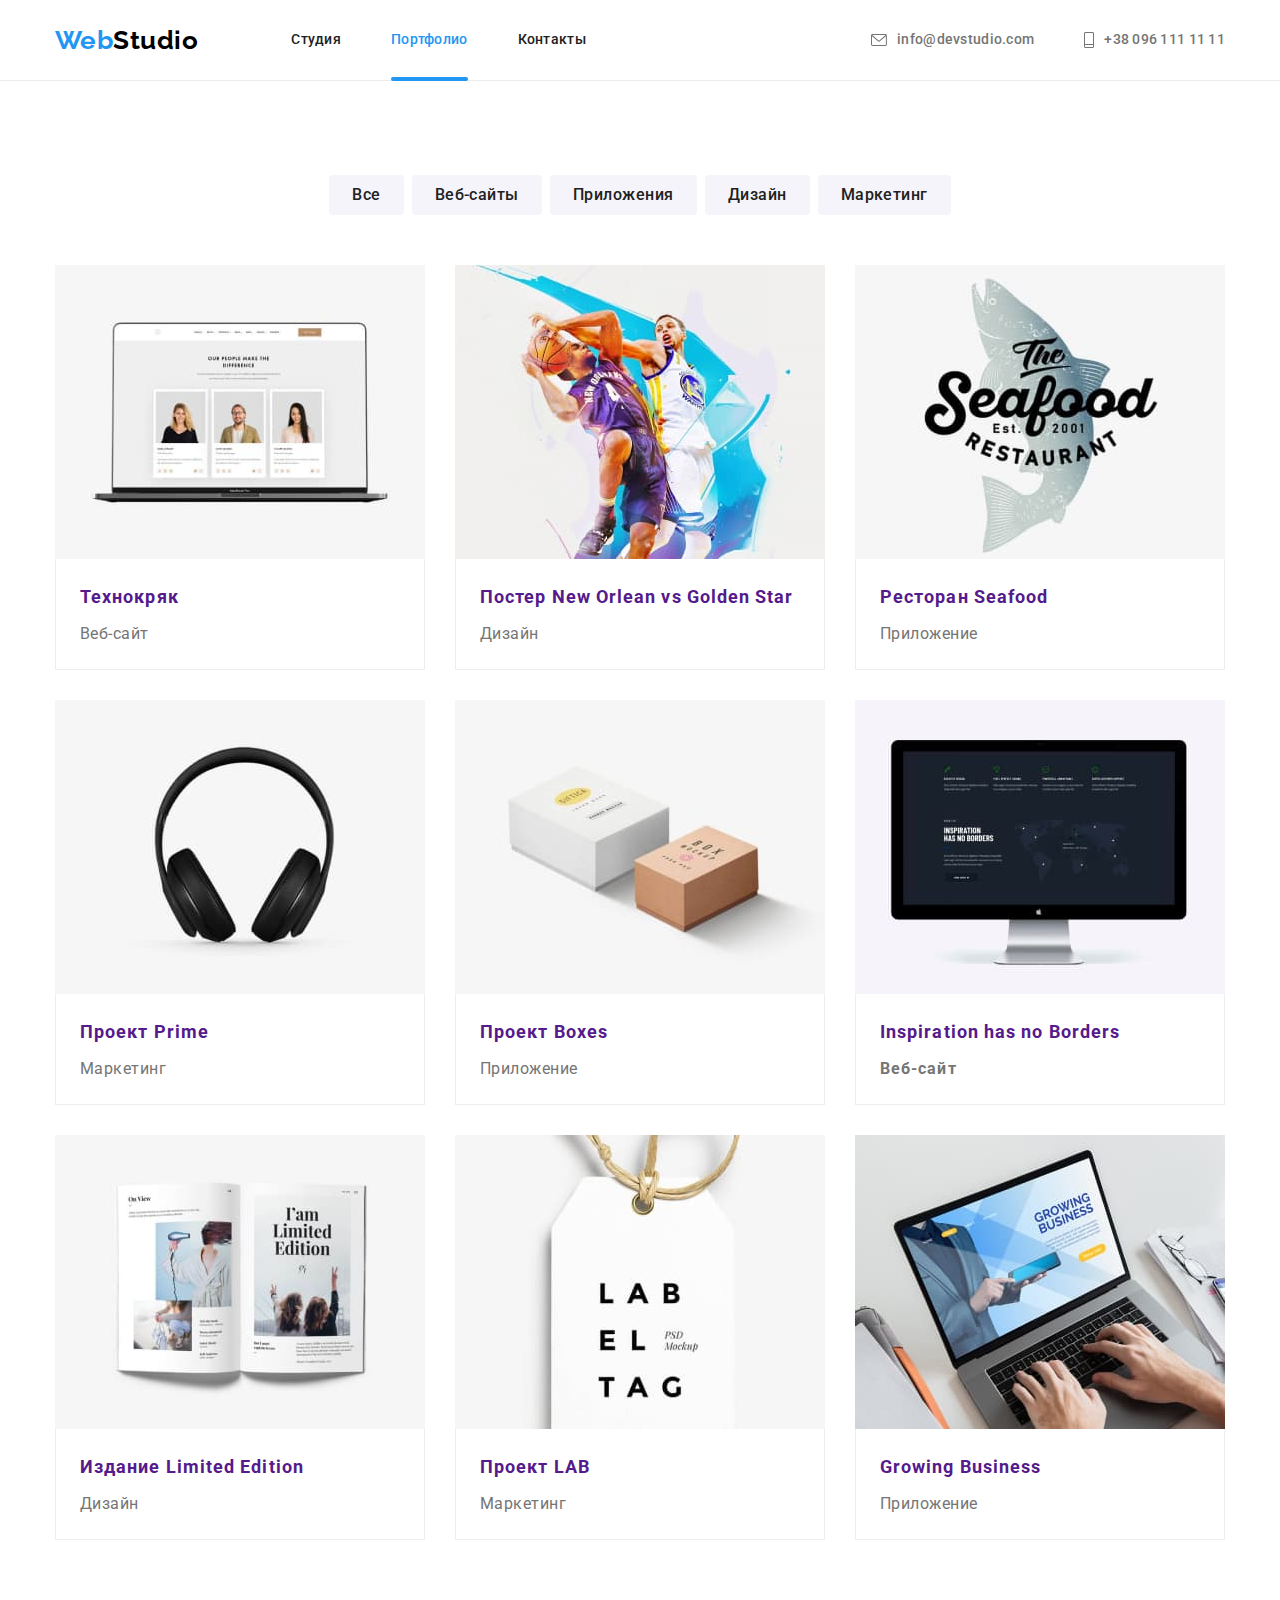
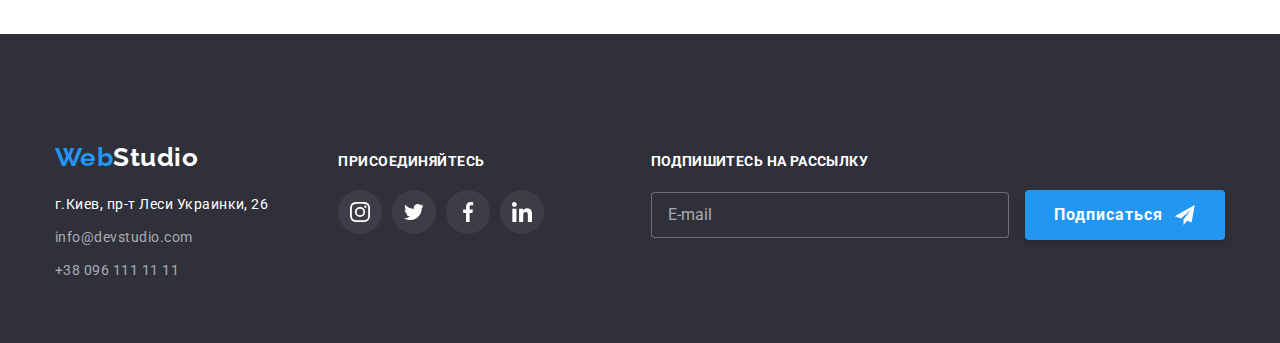
==== portfolio.html @ ee21cc8c "." ====
<!DOCTYPE html>
<html lang="ru">
  <head>
    <meta charset="UTF-8" />
    <meta http-equiv="X-UA-Compatible" content="IE=edge" />
    <meta name="viewport" content="width=device-width, initial-scale=1.0" />
    <title>Портфолио</title>
    <link rel="preconnect" href="https://fonts.googleapis.com" />
    <link rel="preconnect" href="https://fonts.gstatic.com" crossorigin />
    <link
      href="https://fonts.googleapis.com/css2?family=Raleway:wght@700&family=Roboto:wght@400;500;700;900&display=swap"
      rel="stylesheet"
    />
    <link rel="stylesheet" href="https://cdnjs.cloudflare.com/ajax/libs/modern-normalize/1.1.0/modern-normalize.min.css">
    <link rel="stylesheet" href="./css/main.min.css">
  </head>
  <body>
     <!-- Header -->
    <header class="header">
      <div class="container header__section">
        <nav class="header__nav">
          <a class="header__logo logo link" href="./index.html"
            >Web<span class="header__logo--black">Studio</span></a
          >
          <ul class="nav list">
            <li class="nav__item">
              <a class="nav__link link" href="./index.html"
                >Студия</a
              >
            </li>
            <li class="nav__item">
              <a class="nav__link link nav__link--current" href="./portfolio.html"
                >Портфолио</a
              >
            </li>
            <li class="nav__item">
              <a class="nav__link link" href="">Контакты</a>
            </li>
          </ul>
        </nav>
        <ul class="header-contact header-contack__list list">
          <li class="header-contact__item">
            <a class="header-contact__link link" href="mailto:info@devstudio.com"
              ><svg class="header-contact__icon" width="16" height="12">
                <use href="./images/icons.svg#icon-envelope"></use>
              </svg>
              info@devstudio.com</a
            >
          </li>
          <li class="header-contact__item">
            <a class="header-contact__link link" href="tel:+380961111111"
              ><svg class="header-contact__icon" width="10" height="16">
                <use href="./images/icons.svg#icon-mobile"></use>
              </svg>
              +38 096 111 11 11</a
            >
          </li>
        </ul>
        <button class="menu-open" data-menu-open>
        <svg class="menu-burger" width="24" height="16">
          <use href="./images/icons.svg#icon-burger"></use>
        </svg>
        </button>
      </div>
      <div class="mob-menu flex is-hidden" data-menu>
        <div>
          <button class="menu-close" data-menu-close>
            <svg class="menu-close" width="40" height="40">
              <use href="./images/icons.svg#icon-close"></use>
            </svg>
          </button>
          <ul class="mob-menu-list list">
            <li class="mob-menu-list__item">
              <a class="mob-menu-list__link link " href="./index.html">Студия</a>
            </li>
            <li class="mob-menu-list__item">
              <a class="mob-menu-list__link link mob-menu-list__link--current" href="./portfolio.html">Портфолио</a>
            </li>
            <li class="mob-menu-list__item">
              <a class="mob-menu-list__link link" href="">Контакты</a>
            </li>
          </ul>
        </div>
        <div class="mob-menu-list__down">
          <a class="mob-menu-list__tell link" href="tel:+380961111111">
            +38 096 111 11 11</a>
          <a class="mob-menu-list__mail link" href="mailto:info@devstudio.com">info@devstudio.com</a>
          <ul class="mob-menu-list__social list">
            <li class="mob-menu-list__social-item">Instagram</li>
            <li class="mob-menu-list__social-item">Twitter</li>
            <li class="mob-menu-list__social-item">Facebook</li>
            <li class="mob-menu-list__social-item">LinkedIn</li>
          </ul>
        </div>
      </div>
    </header>
      <!-- Main content -->
    <main>
      <section class="portfolio-section">
        <div class="container">
          <h1 hidden>Примеры работ</h1>
          <ul class="portfolio-btn-list list">
            <li class="portfolio-btn-item">
              <button class="portfolio-btn" type="button">Все</button>
            </li>
            <li class="portfolio-btn-item">
              <button class="portfolio-btn" type="button">Веб-сайты</button>
            </li>
            <li class="portfolio-btn-item">
              <button class="portfolio-btn" type="button">Приложения</button>
            </li>
            <li class="portfolio-btn-item">
              <button class="portfolio-btn" type="button">Дизайн</button>
            </li>
            <li class="portfolio-btn-item">
              <button class="portfolio-btn" type="button">Маркетинг</button>
            </li>
          </ul>
        </div>
        <div class="container">
          <ul class="portfolio-list list">
            <li class="portfolio-item">
              <a class="link portfolio__link" href="">
              <div class="portfolio-description">
                <picture>
                  <source srcset="./images/img1-370.jpg 1x, ./img/img1-370@2x.jpg 2x"
                    media="(min-width: 1200px)"
                  />
                  <source
                    srcset="./images/img/img1-354.jpg 1x, ./img/img1-354@2x.jpg 2x"
                    media="(min-width: 768px)"
                  />
                  <source
                    srcset="./images/img/img1-450.jpg 1x, ./img/img1-450@2x.jpg 2x"
                    media="(max-width: 767px)"
                  />
                  <img
                    class="cards-thumb__image"
                    src="./images/img/img1-354.jpg"
                    alt="Технокряк"
                  />
                </picture>
                <div class="portfolio-overlay">
                  <p class="portfolio-description-text">Технокряк это современная площадка распространения коронавируса. Компании используют эту платформу для цифрового шпионажа и атак на защищённые сервера конкурентов.</p>
                </div>
                </div>
              <div class="portfolio-border">
                <h2 class="portfolio-list-title">Технокряк</h2>
                <p class="portfolio-list-text">Веб-сайт</p>
              </div>
              </a>
            </li>
            <li class="portfolio-item">
              <a class="link portfolio__link" href="">
              <div class="portfolio-description">
                <img
                  srcset="
                    ./images/ball.jpg 1x,                   
                    ./images/ball-2x.jpg 2x
                  "
                  src="./images/ball.jpg"
                  alt="парни играют в баскетбол"
                  width="450"
                />
                <div class="portfolio-overlay">
                  <p class="portfolio-description-text">Технокряк это современная площадка распространения коронавируса. Компании используют эту платформу для цифрового шпионажа и атак на защищённые сервера конкурентов.</p>
                </div>
              </div>
                <div class="portfolio-border">
                <h2 class="portfolio-list-title">
                  Постер <span lang="en">New Orlean vs Golden Star</span> 
                </h2>
                <p class="portfolio-list-text">Дизайн</p>
              </div>
              </a>
            </li>

            <li class="portfolio-item">
              <a class="link portfolio__link" href="">
              <div class="portfolio-description">
                <img
                  srcset="
                    ./images/seafood.jpg 1x,                   
                    ./images/seafood-2x.jpg 2x
                  "
                  src="./images/seafood.jpg"
                  alt="ресторан морепродуктов"
                  width="450"
                />
                <div class="portfolio-overlay">

                  <p class="portfolio-description-text">Технокряк это современная площадка распространения коронавируса. Компании используют эту платформу для цифрового шпионажа и атак на защищённые сервера конкурентов.</p>
                </div>
              </div>
              <div class="portfolio-border">
                <h2 class="portfolio-list-title">Ресторан <span lang="en">Seafood</span></h2>
                <p class="portfolio-list-text">Приложение</p>
              </div>
              </a>
            </li>

            <li class="portfolio-item">
              <a class="link portfolio__link" href="">
              <div class="portfolio-description">
                <img
                  srcset="
                    ./images/headphone.jpg 1x,                   
                    ./images/headphone-2x.jpg 2x
                  "
                  src="./images/headphone.jpg"
                  alt="наушники"
                  width="450"
                />
                <div class="portfolio-overlay">
                  <p class="portfolio-description-text">Технокряк это современная площадка распространения коронавируса. Компании используют эту платформу для цифрового шпионажа и атак на защищённые сервера конкурентов.</p>
                </div>
              </div>
              <div class="portfolio-border">
                <h2 class="portfolio-list-title">Проект <span lang="en">Prime</span></h2>
                <p class="portfolio-list-text">Маркетинг</p>
              </div>
              </a>
            </li>

            <li class="portfolio-item">
              <a class="link portfolio__link" href="">
              <div class="portfolio-description">
                <img
                  srcset="
                    ./images/2-box.jpg 1x,                   
                    ./images/2-box-2x.jpg 2x
                  "
                  src="./images/2-box.jpg"
                  alt="две коробки"
                  width="450"
                />
                <div class="portfolio-overlay">
                  <p class="portfolio-description-text">Технокряк это современная площадка распространения коронавируса. Компании используют эту платформу для цифрового шпионажа и атак на защищённые сервера конкурентов.</p>
                </div>
              </div>
              <div class="portfolio-border">
                <h2 class="portfolio-list-title">Проект <span lang="en">Boxes</span></h2>
                <p class="portfolio-list-text">Приложение</p>
              </div>
              </a>
            </li>

            <li class="portfolio-item">
              <a class="link portfolio__link" href="">
              <div class="portfolio-description">
                <img
                  srcset="
                    ./images/screen.jpg 1x,                   
                    ./images/screen-2x.jpg 2x
                  "
                  src="./images/screen.jpg"
                  alt="экран"
                  width="450"
                />
                <div class="portfolio-overlay">
                  <p class="portfolio-description-text">Технокряк это современная площадка распространения коронавируса. Компании используют эту платформу для цифрового шпионажа и атак на защищённые сервера конкурентов.</p>
                </div>
              </div>
              <div class="portfolio-border">
                <h2 class="portfolio-list-title"><span lang="en">Inspiration has no Borders</span</h2>
                <p class="portfolio-list-text">Веб-сайт</p>
              </div>
              </a>
            </li>

            <li class="portfolio-item">
              <a class="link portfolio__link" href="">
              <div class="portfolio-description">
                <img
                  srcset="
                    ./images/book.jpg 1x,                   
                    ./images/book-2x.jpg 2x
                  "
                  src="./images/book.jpg"
                  alt="книга"
                  width="450"
                />
                <div class="portfolio-overlay">
                  <p class="portfolio-description-text">Технокряк это современная площадка распространения коронавируса. Компании используют эту платформу для цифрового шпионажа и атак на защищённые сервера конкурентов.</p>
                </div>
              </div>
              <div class="portfolio-border">
                <h2 class="portfolio-list-title">Издание <span lang="en">Limited Edition</span></h2>
                <p class="portfolio-list-text">Дизайн</p>
              </div>
              </a>
            </li>

            <li class="portfolio-item">
              <a class="link portfolio__link" href="">
              <div class="portfolio-description">
                <img
                  srcset="
                    ./images/label.jpg 1x,                   
                    ./images/label-2x.jpg 2x
                  "
                  src="./images/label.jpg"
                  alt="бирка для чемодана"
                  width="450"
                />
                <div class="portfolio-overlay">
                  <p class="portfolio-description-text">Технокряк это современная площадка распространения коронавируса. Компании используют эту платформу для цифрового шпионажа и атак на защищённые сервера конкурентов.</p>
                </div>
              </div>
              <div class="portfolio-border">
                <h2 class="portfolio-list-title">Проект <span lang="en">LAB</span></h2>
                <p class="portfolio-list-text">Маркетинг</p>
              </div>
              </a>
            </li>

            <li class="portfolio-item border">
              <a class="link portfolio__link" href="">
              <div class="portfolio-description">
                <img
                  srcset="
                    ./images/leptop.jpg 1x,                   
                    ./images/leptop-2x.jpg 2x
                  "
                  src="./images/leptop.jpg"
                  alt="ноутбук"
                  width="450"
                />
                <div class="portfolio-overlay">
                  <p class="portfolio-description-text">Технокряк это современная площадка распространения коронавируса. Компании используют эту платформу для цифрового шпионажа и атак на защищённые сервера конкурентов.</p>
                </div>
              </div>
              <div class="portfolio-border">
                <h2 class="portfolio-list-title"><span lang="en">Growing Business</span></h2>
                <p class="portfolio-list-text">Приложение</p>
              </div>
              </a>
            </li>
          </ul>
        </div>
      </section>
    </main>
      
      <footer class="footer">
        <div class="container">
          <div class="footer__flex">
            <div class="footer__contacts-flex">
              <a class="footer__logo logo link" href="./index.html"
                >Web<span class="footer__logo--white">Studio</span>
              </a>
              
              <address class="footer-contact">
                <ul class="footer-contact__list list">
                  <li class="footer-contact__item">
                    <a
                      class="footer-contact__link footer-contact__address link"
                      href="https://goo.gl/maps/CdvJLRiEL6Q8Smko8"
                      target="_blank"
                      rel="noreferrer noopener"
                      >г.Киев, пр-т Леси Украинки, 26</a
                    >
                  </li>
                  <li class="footer-contact__item">
                    <a
                      class="footer-contact__link link"
                      href="mailto:info@devstudio.com"
                      >info@devstudio.com</a
                    >
                  </li>
                  <li class="footer-contact__item">
                    <a class="footer-contact__link link" href="tel:+380961111111"
                      >+38 096 111 11 11</a
                    >
                  </li>
                </ul>
              </address>
            </div>
            <div class="social-section">
              <p class="social-section__text">Присоединяйтесь</p>
              <ul class="footer-list list">
                <li class="footer-list__item">
                  <a class="footer-list__link" href="">
                    <svg class="footer-list__icon" width="20" height="20">
                      <use href="./images/icons.svg#icon-instagram"></use>
                    </svg>
                  </a>
                </li>
  
                <li class="footer-list__item">
                  <a class="footer-list__link" href="">
                    <svg class="footer-list__icon" width="20" height="20">
                      <use href="./images/icons.svg#icon-twitter"></use>
                    </svg>
                  </a>
                </li>
  
                <li class="footer-list__item">
                  <a class="footer-list__link" href="">
                    <svg class="footer-list__icon" width="20" height="20">
                      <use href="./images/icons.svg#icon-facebook"></use>
                    </svg>
                  </a>
                </li>
  
                <li class="footer-list__item">
                  <a class="footer-list__link" href="">
                    <svg class="footer-list__icon" width="20" height="20">
                      <use href="./images/icons.svg#icon-linkedin"></use>
                    </svg>
                  </a>
                </li>
              </ul>
            </div>
            <div class="footer-submit">
              <p class="footer-submit__text">Подпишитесь на рассылку</p>
              <div class="footer-submit__form">
                <label class="footer-submit__label" for="submit-mail"></label>
                <input class="footer-submit__input" type="email" name="submit-mail" id="submit-mail" placeholder="E-mail">
                <button type="submit" class="footer-submit__btn">
                  Подписаться
                  <svg class="button-submit__icon">
                    <use href="./images/icons.svg#icon-icon-send"></use>
                  </svg>
                </button>
              </div>
            </div>
          </div>
        </div>
      </footer>
    <script src="./js/menu.js"></script>
  </body>
</html>
---- css/main.min.css ----
:root{--primary-text-color: #212121;--secondary-text-color: #757575;--white-text-color: #ffffff;--accent-color: #2196f3;--black-logo-color: #000000;--footer-text-color: rgba(255, 255, 255, 0.6);--white-background-color: #ffffff;--hero-background-color: #2f303a;--team-background-color: #f5f4fa}body{font-family:"Roboto";letter-spacing:.03em;background-color:var(--white-background-color);color:var(--primary-text-color)}.list{list-style:none}.link{text-decoration:none}h1,h2,h3,h4,h5,h6,p,ul{margin:0;padding:0}img{display:block;width:100%;height:auto}.container{width:100%;margin-left:auto;margin-right:auto}@media screen and (min-width: 480px){.container{padding-left:15px;padding-right:15px}}@media screen and (min-width: 480px){.container{width:480px}}@media screen and (min-width: 768px){.container{width:768px}}@media screen and (min-width: 1200px){.container{width:1200px}}.section-title{font-weight:700;font-size:36px;line-height:1.17;text-align:center;color:var(--primary-text-color)}.logo{font-family:"Raleway";font-weight:700;font-size:26px;line-height:1.19;align-items:center;text-align:center;color:var(--accent-color)}.visually-hidden{position:absolute;width:1px;height:1px;margin:-1px;padding:0;overflow:hidden;border:0;clip:rect(0 0 0 0)}.header{border-bottom:1px solid #ececec}@media screen and (max-width: 767px){.header{padding-top:16px;padding-bottom:16px}}.header__section{display:flex;align-items:center;justify-content:space-between;padding-left:15px;padding-right:15px}@media screen and (max-width: 767px){.header__section{max-width:767px}}.header__nav{display:flex;align-items:center}.header__logo{margin-right:93px;padding-bottom:24px;padding-top:24px}.header__logo--black{color:var(--black-logo-color)}.nav{display:flex}@media screen and (max-width: 767px){.nav{display:none}}.nav__item:not(:last-child){margin-right:50px}.nav__link{display:block;padding-top:32px;padding-bottom:32px;font-weight:500;font-size:14px;line-height:1.14;letter-spacing:.02em;color:var(--primary-text-color);position:relative;transition:color 250ms cubic-bezier(0.4, 0, 0.2, 1)}.nav__link:focus,.nav__link:hover{color:var(--accent-color)}.nav__link--current{color:var(--accent-color)}.nav__link--current::after{position:absolute;display:block;content:"";width:100%;height:4px;border-radius:2px;bottom:-1px;background-color:var(--accent-color)}.header-contact{display:flex}@media screen and (max-width: 767px){.header-contact{display:none}}@media screen and (min-width: 768px)and (max-width: 1199px){.header-contact{flex-direction:column;align-content:center}}.header-contack__list{margin-left:auto}.header-contact__item+.header-contact__item{margin-left:50px}@media screen and (min-width: 768px)and (max-width: 1199px){.header-contact__item+.header-contact__item{margin-left:0px}}@media screen and (min-width: 768px)and (max-width: 1199px){.header-contact__item{margin-left:0px}}.header-contact__link{display:inline-flex;padding:32px 0px 32px;align-items:center;font-weight:500;font-size:14px;line-height:1.14;letter-spacing:.02em;color:var(--secondary-text-color);transition:color 250ms cubic-bezier(0.4, 0, 0.2, 1)}.header-contact__link:hover,.header-contact__link:focus{color:var(--accent-color)}@media screen and (min-width: 768px)and (max-width: 1199px){.header-contact__link{padding:0}}@media screen and (min-width: 768px)and (max-width: 1199px){.header-contact__link.email{padding-top:24px}.header-contact__link.tel{padding-bottom:24px}}@media screen and (min-width: 768px)and (max-width: 1199px){.header-contact__item:not(:last-child){margin-bottom:10px}}.header-contact__icon{margin-right:10px;fill:currentColor}.mob-menu{width:100vw;height:100vh;position:fixed;background-color:#fff;top:0;right:0;padding:15px 10px 48px 40px;z-index:999;transition:all 250ms cubic-bezier(0.4, 0, 0.2, 1)}.flex{display:flex;flex-direction:column;justify-content:space-between}.menu-open{display:flex;align-items:center;justify-content:center;width:40px;height:40px;background-color:rgba(0,0,0,0);color:#212121;border:none;margin-left:auto;cursor:pointer}.menu-open:hover,.menu-open:focus{fill:var(--accent-color)}@media screen and (min-width: 768px){.menu-open{display:none}}.menu-close{display:flex;align-items:center;justify-content:center;background-color:rgba(0,0,0,0);color:#212121;border:none;margin-left:auto;cursor:pointer}.menu-close:hover,.menu-close:focus{fill:var(--accent-color)}.mob-menu-list__item:not(:last-child){margin-bottom:32px}.mob-menu-list__link{font-family:Roboto;font-weight:500;font-size:40px;line-height:1.18;letter-spacing:.02em;color:#212121;transition:250ms cubic-bezier(0.4, 0, 0.2, 1)}.mob-menu-list__link:focus,.mob-menu-list__link:hover{color:var(--accent-color)}.mob-menu-list__link--current{color:var(--accent-color)}.mob-menu-list__tell{display:block;margin-bottom:32px;font-family:Roboto;font-style:normal;font-weight:500;font-size:34px;line-height:1.18;letter-spacing:.02em;color:#2196f3}.mob-menu-list__mail{display:block;font-family:Roboto;font-style:normal;font-weight:500;font-size:24px;line-height:1.17;letter-spacing:.02em;color:#757575;margin-bottom:64px}.mob-menu-list__social{display:flex;flex-direction:row;column-gap:20px}.mob-menu-list__social-item{position:relative;font-weight:500;font-size:18px;line-height:1.22;letter-spacing:.02em;color:#2196f3}.mob-menu-list__social-item:not(:last-child){border-width:0 1px 0 0;border-style:solid;border-color:rgba(33,33,33,.2)}.mob-menu.is-hidden{opacity:0;visibility:hidden;pointer-events:none;transition:opacity 250ms cubic-bezier(0.4, 0, 0.2, 1),visibility 250ms cubic-bezier(0.4, 0, 0.2, 1)}.hero{text-align:center;margin-left:auto;margin-right:auto;background-color:var(--hero-background-color);background-image:linear-gradient(to right, rgba(47, 48, 58, 0.4), rgba(47, 48, 58, 0.4)),url("../img/hero-mobile.jpg");background-repeat:no-repeat;background-size:cover;background-position:center;height:400px;padding-top:117px;padding-bottom:117px}@media screen and (min-device-pixel-ratio: 2),screen and (min-resolution: 192dpi),screen and (min-resolution: 2dppx){.hero{background-image:linear-gradient(to right, rgba(47, 48, 58, 0.4), rgba(47, 48, 58, 0.4)),url(../images/hero-mobile2x.jpg)}}@media screen and (min-width: 768px){.hero{background-image:linear-gradient(to right, rgba(47, 48, 58, 0.4), rgba(47, 48, 58, 0.4)),url("../images/hero-tablet.jpg")}}@media screen and (min-width: 768px)and (min-device-pixel-ratio: 2),screen and (min-width: 768px)and (min-resolution: 192dpi),screen and (min-width: 768px)and (min-resolution: 2dppx){.hero{background-image:linear-gradient(to right, rgba(47, 48, 58, 0.4), rgba(47, 48, 58, 0.4)),url("../images/hero-tablet2x.jpg")}}@media screen and (min-width: 1200px){.hero{background-image:linear-gradient(to right, rgba(47, 48, 58, 0.4), rgba(47, 48, 58, 0.4)),url("../images/hero-desctop.jpg")}}@media screen and (min-width: 1200px)and (min-device-pixel-ratio: 2),screen and (min-width: 1200px)and (min-resolution: 192dpi),screen and (min-width: 1200px)and (min-resolution: 2dppx){.hero{background-image:linear-gradient(to right, rgba(47, 48, 58, 0.4), rgba(47, 48, 58, 0.4)),url("../images/hero-desctop2x.jpg")}}@media screen and (min-width: 1200px){.hero{max-width:1600px;height:600px;padding:200px 0}}.hero__title{padding:0;margin-bottom:30px;margin-left:auto;margin-right:auto;max-width:250px;font-weight:900;font-size:18px;line-height:1.62;letter-spacing:.06em;text-transform:uppercase;color:var(--white-text-color)}@media screen and (min-width: 480px){.hero__title{font-size:26px;max-width:360px}}@media screen and (min-width: 1200px){.hero__title{font-size:44px;max-width:360px;line-height:1.36;max-width:696px;margin-left:auto;margin-right:auto}}.hero__btn{display:inline-block;min-width:140px;border-radius:4px;border:1px solid rgba(0,0,0,0);padding:7px;background-color:var(--accent-color);color:var(--white-text-color);font-family:"Roboto";font-weight:700;font-size:12px;line-height:1.87;align-items:center;text-align:center;letter-spacing:.06em;cursor:pointer;transition:background-color 250ms cubic-bezier(0.4, 0, 0.2, 1),color 250ms cubic-bezier(0.4, 0, 0.2, 1)}.hero__btn:hover,.hero__btn:focus{background-color:#188ce8;box-shadow:rgba(0,0,0,.25)}@media screen and (min-width: 480px){.hero__btn{padding:10px 32px;font-size:16px;min-width:200px}}@media screen and (min-width: 180px){.hero__btn{padding:10px 32px;font-size:16px;min-width:200px}}.features{padding-top:60px;padding-bottom:60px}@media screen and (min-width: 1200px){.features{padding-top:94px;padding-bottom:94px}}@media screen and (max-width: 479px){.features{padding-left:15px;padding-right:15px}}@media screen and (min-width: 768px){.features-flex{display:flex;flex-wrap:wrap}}@media screen and (min-width: 1200px){.features-flex{display:flex;flex-wrap:wrap}}.features-list{justify-content:center;grid-gap:30px}@media screen and (min-width: 480px){.features-list__item{width:450px}}@media screen and (min-width: 768px){.features-list__item{width:354px}}@media screen and (min-width: 1200px){.features-list__item{width:270px}}.features-list__icon-fon{display:flex;height:120px;align-items:center;justify-content:center;flex-direction:column;margin-bottom:30px;background-color:var(--team-background-color)}@media screen and (min-width: 480px){.features-list__icon-fon{width:450px}}@media screen and (min-width: 768px){.features-list__icon-fon{width:354px}}@media screen and (min-width: 1200px){.features-list__icon-fon{width:270px}}.features-list__icon{align-items:center}.features-list__title{margin-bottom:10px;font-weight:700;font-size:14px;line-height:1.14;text-transform:uppercase;text-align:center}@media screen and (min-width: 768px){.features-list__title{text-align:left}}.features-list__text{font-size:14px;line-height:1.71;color:var(--secondary-text-color)}.work{padding-bottom:94px;display:none}@media screen and (min-width: 1200px){.work{display:block}}.work__title{margin-bottom:50px}.work-list{display:flex;justify-content:center;align-items:center;grid-gap:30px}.work-list__item{position:relative}.work-list__text{display:flex;position:absolute;min-height:70px;width:370px;color:#fff;background-color:rgba(47,48,58,.8);bottom:0;left:0;align-items:center;justify-content:center;font-family:"Roboto";font-weight:700;font-size:14px;line-height:1.14;letter-spacing:.03em;text-transform:uppercase}.team{padding-top:60px;padding-bottom:60px;background-color:var(--team-background-color)}@media screen and (min-width: 1200px){.team{padding-top:94px;padding-bottom:94px}}.team__title{margin-bottom:30px;font-weight:700;font-size:28px;line-height:1.17;text-align:center}@media screen and (min-width: 1200px){.team__title{margin-bottom:50px;font-size:36px}}.team-list{display:flex;flex-wrap:wrap;justify-content:center;align-items:center;grid-gap:30px}@media screen and (min-width: 768px)and (max-width: 1199px){.team-list{grid-template-columns:repeat(2, 1fr);grid-auto-rows:minmax(auto, auto);grid-gap:30px}}@media screen and (min-width: 1200px){.team-list{grid-template-columns:repeat(4, 1fr);grid-auto-rows:minmax(auto, auto);grid-gap:30px}}.team-list__item{box-shadow:0px 1px 3px rgba(0,0,0,.12),0px 1px 1px rgba(0,0,0,.14),0px 2px 1px rgba(0,0,0,.2);background-color:var(--white-background-color)}@media screen and (max-width: 479px){.team-list__item{width:270px}}@media screen and (min-width: 480px){.team-list__item{width:450px}}@media screen and (min-width: 768px){.team-list__item{width:354px}}@media screen and (min-width: 1200px){.team-list__item{width:270px}}.team-list__workers{padding:32px 0px}.team-list__worker{font-weight:500;font-size:16px;line-height:1.19;text-align:center}.team-list__profession{margin-top:10px;font-size:16px;line-height:1.19;text-align:center;color:var(--secondary-text-color)}.team-list__social-list{display:flex;justify-content:center;align-items:center;margin-top:16px;list-style:none;gap:10px}.team-list__social-item{width:44px;height:44px}.team-list__social-link{display:flex;align-items:center;justify-content:center;outline:rgba(0,0,0,0);width:44px;height:44px;fill:#afb1b8;border-radius:50%;box-shadow:none;transition:background-color 250ms cubic-bezier(0.4, 0, 0.2, 1),color 250ms cubic-bezier(0.4, 0, 0.2, 1);transition:box-shadow 250ms cubic-bezier(0.4, 0, 0.2, 1),color 250ms cubic-bezier(0.4, 0, 0.2, 1)}.team-list__social-link:hover,.team-list__social-link:focus{background-color:#2196f3;box-shadow:0px 3px 2px rgba(0,0,100,.1),0px 2px 4px rgba(0,0,100,.08),0px 4px 4px rgba(0,0,100,.12)}.team-list__social-icon{width:20px;height:20px;fill:#afb1b8;transition:fill 250ms cubic-bezier(0.4, 0, 0.2, 1)}.team-list__social-link:hover .team-list__social-icon,.team-list__social-link:focus .team-list__social-icon{fill:#fff}.team-list__social-item+.team-list__social-item{margin-left:10px}.client{padding-top:60px;padding-bottom:60px}@media screen and (min-width: 1200px){.client{padding-top:94px;padding-bottom:94px}}.client__title{margin-bottom:30px;font-weight:700;font-size:28px;line-height:1.17;text-align:center}@media screen and (min-width: 1200px){.client__title{margin-bottom:50px;font-size:36px}}.client__list{justify-content:center;align-items:center;grid-gap:30px}.customers{display:flex;flex-wrap:wrap}@media screen and (min-width: 1200px){.customers{flex-wrap:nowrap}}.customers__item{height:90px;transition:border-color 250ms cubic-bezier(0.4, 0, 0.2, 1),color 250ms cubic-bezier(0.4, 0, 0.2, 1)}.customers__item:focus,.customers__item:hover{color:var(--accent-color);border-color:var(--accent-color)}@media screen and (max-width: 767px){.customers__item{flex-basis:calc((100% - 30px)/2)}}@media screen and (min-width: 768px){.customers__item{flex-basis:calc((100% - 60px)/3)}}@media screen and (min-width: 1200px){.customers__item{flex-basis:calc((100% - 150px)/6)}}.customers__link{display:flex;justify-content:center;align-items:center;border:1px solid #afb1b8;color:#afb1b8;background-color:#fff;width:100%;height:100%;transition:border-color 250ms cubic-bezier(0.4, 0, 0.2, 1),color 250ms cubic-bezier(0.4, 0, 0.2, 1)}.customers__link:focus,.customers__link:hover{color:var(--accent-color);border-color:var(--accent-color)}@media screen and (min-width: 1200px){.customers__link{width:170px}}.customers__icon{fill:currentColor}.footer{text-align:center;padding:60px 0px;background-color:var(--hero-background-color)}.footer__flex{display:block;align-items:baseline;margin:0;padding:0px;list-style:none}@media(min-width: 768px){.footer__flex{display:flex;justify-content:center;flex-wrap:wrap;gap:30px 165px}}@media(min-width: 1200px){.footer__flex{display:flex;justify-content:center;text-align:left;gap:70px}}.footer__logo--white{color:var(--white-text-color)}.footer-contact{margin-top:20px}.footer-contact__item{margin-top:9px}.footer-contact__link{font-style:normal;font-size:14px;line-height:1.71;color:var(--footer-text-color);transition:color 250ms cubic-bezier(0.4, 0, 0.2, 1)}.footer-contact__link:hover,.footer-contact__link:focus{color:var(--accent-color)}.footer-contact__address{color:#fff}.social-section{display:block;margin-top:60px;text-align:center}@media(min-width: 768px){.social-section{margin-top:0px}}@media(min-width: 1200px){.social-section{margin-right:auto}}.social-section__text{margin-bottom:20px;font-weight:700;font-size:14px;line-height:1.14;text-transform:uppercase;color:var(--white-text-color)}@media(min-width: 768px){.social-section__text{align-items:baseline}}@media(min-width: 1200px){.social-section__text{text-align:left}}.footer-list{display:flex;justify-content:space-between;justify-content:center;padding:0;margin-top:0;list-style:none}.footer-list__item{width:44px;height:44px;margin-right:10px}.footer-list__item:last-child{margin-right:0}.footer-list__link{display:flex;width:44px;height:44px;border-radius:50%;color:#fff;background-color:rgba(255,255,255,.062745098);transition:background-color 250ms cubic-bezier(0.4, 0, 0.2, 1),color 250ms cubic-bezier(0.4, 0, 0.2, 1)}.footer-list__link:hover,.footer-list__link:focus{color:#fff;background-color:var(--accent-color)}.footer-list__icon{margin:12px 0px 0px 12px;fill:currentColor}@media screen and (max-width: 767px){.footer-submit{margin-top:60px;width:100%}}@media screen and (max-width: 1199px){.footer-submit{margin-top:60px;padding:0}}@media screen and (min-width: 768px){.footer-submit{margin-top:60px}}.footer-submit__text{margin-bottom:20px;font-weight:700;font-size:14px;line-height:1.14;letter-spacing:.03em;text-transform:uppercase;color:var(--white-text-color)}.footer-submit__input{margin-bottom:20px;width:100%;margin:0;padding:13px 16px;border-radius:4px;border:1px solid rgba(255,255,255,.3);background-color:var(--hero-background-color);color:var(--white-text-color)}.footer-submit__input::placeholder{font-size:16px;line-height:1.25;color:rgba(255,255,255,.6)}@media(min-width: 1200px){.footer-submit__input{width:358px;margin-right:12px}}.footer-submit__btn{display:inline-flex;align-items:center;justify-content:center;width:200px;height:50px;border:none;margin-top:20px;padding:8px 29px;border-radius:4px;background-color:var(--accent-color);box-shadow:0px 4px 4px rgba(0,0,0,.15);color:var(--white-text-color);font-family:"Roboto";font-style:normal;font-weight:700;font-size:16px;line-height:1.87;letter-spacing:.06em;cursor:pointer;min-height:43px}@media(min-width: 1200px){.footer-submit__btn{margin-top:0px}}.button-submit__icon{margin-left:10px;width:24px;height:20px;fill:#fff}.portfolio-section{padding-top:60px;padding-bottom:60px}@media screen and (min-width: 1200px){.portfolio-section{padding-top:94px;padding-bottom:94px}}@media screen and (max-width: 479px){.portfolio-section{padding-left:15px;padding-right:15px}}.portfolio-btn-list{display:flex;flex-wrap:wrap;justify-content:flex-start;margin-bottom:40px;grid-gap:8px;grid-row-gap:15px}@media(min-width: 768px){.portfolio-btn-list{justify-content:center;margin-bottom:30px}}@media(min-width: 1200px){.portfolio-btn-list{margin-bottom:50px}}.portfolio-item:hover .portfolio-overlay{transform:translateY(0)}.portfolio-description{position:relative;overflow:hidden}.portfolio-overlay{position:absolute;display:inline-block;content:"";width:100%;height:100%;top:0;overflow-y:scroll;left:0;background-color:rgba(33,150,243,.9);transform:translateY(101%);transition:transform 250ms cubic-bezier(0.4, 0, 0.2, 1)}.portfolio-description-text{position:absolute;top:0;left:0;padding:63px 24px;font-size:18px;line-height:1.56;color:var(--white-text-color)}.portfolio-btn{display:inline-block;min-width:73px;border-radius:4px;border:1px solid rgba(0,0,0,0);padding:6px 22px;font-family:"Roboto";font-weight:500;font-size:16px;line-height:1.63;letter-spacing:.03em;text-align:center;background-color:var(--team-background-color);color:var(--primary-text-color);cursor:pointer;transition:background-color 250ms cubic-bezier(0.4, 0, 0.2, 1),color 250ms cubic-bezier(0.4, 0, 0.2, 1),box-shadow 250ms cubic-bezier(0.4, 0, 0.2, 1)}.portfolio-btn:hover,.portfolio-btn:focus{background-color:var(--accent-color);color:var(--white-text-color);box-shadow:0px 3px 1px rgba(0,0,0,.1),0px 1px 2px rgba(0,0,0,.08),0px 2px 2px rgba(0,0,0,.12)}.portfolio-list{display:grid;grid-template-columns:auto;gap:30px 30px;align-items:stretch}@media screen and (min-width: 480px){.portfolio-list{grid-template-columns:auto}}@media screen and (min-width: 768px){.portfolio-list{grid-template-columns:auto auto}}@media screen and (min-width: 1200px){.portfolio-list{grid-template-columns:auto auto auto}}.portfolio-item{transition:box-shadow 250ms cubic-bezier(0.4, 0, 0.2, 1)}.portfolio-item:hover,.portfolio-item:focus{box-shadow:0px 3px 1px rgba(0,0,0,.1),0px 1px 2px rgba(0,0,0,.08),0px 2px 2px rgba(0,0,0,.12)}.portfolio__link{display:flex;flex-direction:column;box-shadow:none;transition:box-shadow 500ms cubic-bezier(0.4, 0, 0.2, 1);outline:rgba(0,0,0,0)}.portfolio__link:hover,.portfolio__link:focus{box-shadow:0px 1px 1px rgba(0,0,0,.12),0px 4px 4px rgba(0,0,0,.06),1px 4px 6px rgba(0,0,0,.16);transform:translateY(0)}.portfolio-border{border:1px solid #eee;border-top:rgba(0,0,0,0);padding:20px 24px}.portfolio-list-title{font-weight:700;font-size:18px;line-height:2;letter-spacing:.06em}.portfolio-list-text{margin-top:4px;font-size:16px;line-height:1.87;color:var(--secondary-text-color)}.backdrop{position:fixed;display:flex;align-items:center;justify-content:center;width:100vw;height:100vh;background-color:rgba(0,0,0,.2);top:0;transition:opacity 250ms cubic-bezier(0.4, 0, 0.2, 1),visibility 250ms cubic-bezier(0.4, 0, 0.2, 1)}.backdrop.is-hidden{opacity:0;visibility:hidden;pointer-events:none}.backdrop.is-hidden .modal{transform:scale(2)}.modal{width:320px;min-height:581px;background-color:#fff;position:relative;transform:scale(1);transition:transform 250ms cubic-bezier(0.4, 0, 0.2, 1)}@media screen and (min-width: 480px){.modal{width:450px;min-height:609px}}@media screen and (min-width: 1200px){.modal{width:528px;min-height:581px}}.modal-icon{fill:var(--black-logo-color);transition:fill 250ms cubic-bezier(0.4, 0, 0.2, 1)}.close-btn{position:absolute;display:flex;align-items:center;justify-content:center;right:8px;top:8px;background-color:rgba(0,0,0,0);border-radius:50%;width:30px;height:30px;border:1px solid rgba(0,0,0,.1);cursor:pointer}.close-btn:hover .modal-icon{fill:var(--accent-color)}.close-btn:hover,.close-btn:focus{border-color:#188ce8;transition:border-color 250ms cubic-bezier(0.4, 0, 0.2, 1)}.form{margin-left:auto;margin-right:auto;padding:40px}@media screen and (min-width: 480px){.form{width:450px}}@media screen and (min-width: 1200px){.form{width:528px}}.form-title{display:block;font-weight:700;font-size:20px;line-height:1.15;text-align:center}.top-title{margin-top:12px}.form-field{position:relative;display:flex;flex-direction:column;margin-bottom:10px}.form-label,.comment-label{font-size:12px;line-height:1.16;letter-spacing:.01em;color:var(--secondary-text-color);margin-bottom:4px}.form-input{width:100%;margin:0;padding:11px 42px;border:1px solid rgba(33,33,33,.2);border-radius:4px;outline:none;transition:border-color 250ms cubic-bezier(0.4, 0, 0.2, 1)}.form-input:focus{border-color:var(--accent-color)}.form-input:focus~.input-icon{fill:var(--accent-color)}.input-icon{position:absolute;top:50%;left:15px;transform:translateY(25%);display:inline-block;width:12px;height:12px;transition:fill 250ms cubic-bezier(0.4, 0, 0.2, 1)}textarea{resize:none;border:1px solid rgba(33,33,33,.2);border-radius:4px;padding:12px 16px;font-size:12px;line-height:1.17;letter-spacing:.01em;height:120px;outline:none;transition:border-color 250ms cubic-bezier(0.4, 0, 0.2, 1)}textarea:focus{border-color:var(--accent-color)}.comment::placeholder{font-size:12px;line-height:1.17;letter-spacing:.01em;color:#757575}.form-field-chek{padding-left:0px;margin-top:25px;margin-bottom:30px}@media screen and (min-width: 1200px){.form-field-chek{padding-left:14px}}.icon-chek{display:inline-block;width:16px;height:15px;border:2px solid #212121;border-radius:2px;margin-right:7px;transition:border-color 250ms cubic-bezier(0.4, 0, 0.2, 1)}.icon-chek:hover,.icon-chek:focus{border-color:#188ce8}.form-checkbox:focus+.icon-check,.form-checkbox:hover+.icon-check{border-color:var(--accent-color)}.form-checkbox{position:absolute;width:1px;height:1px;margin:-1px;padding:0;overflow:hidden;border:0;clip:rect(0 0 0 0)}.form-checkbox:checked+.icon-chek{background-image:url(../images/icon-check.svg);background-position:center;background-repeat:no-repeat;background-color:var(--accent-color);background-origin:border-box;border-color:var(--accent-color)}.policy-label{position:relative;display:flex;align-items:center;font-size:11px;line-height:1.14;color:var(--secondary-text-color)}@media screen and (max-width: 479px){.policy-label{font-size:10px;line-height:1.11}}@media screen and (min-width: 1200px){.policy-label{font-size:14px;line-height:1.71}}.policy-link{margin-left:3px;color:#2196f3}@media screen and (max-width: 479px){.policy-link{position:absolute;top:18px;left:21px}}.form-btn{display:flex;align-items:center;justify-content:center;margin:0 auto;padding:10px 56px;border:none;border-radius:4px;text-align:center;text-decoration:none;font-family:"Roboto";font-style:normal;font-weight:700;font-size:16px;line-height:1.87;letter-spacing:.06em;cursor:pointer;background-color:var(--accent-color);box-shadow:0px 4px 4px rgba(0,0,0,.15);color:var(--white-text-color);transition:background-color 250ms cubic-bezier(0.4, 0, 0.2, 1)}.form-btn:focus,.form-btn:hover{background-color:#188ce8}/*# sourceMappingURL=main.min.css.map */
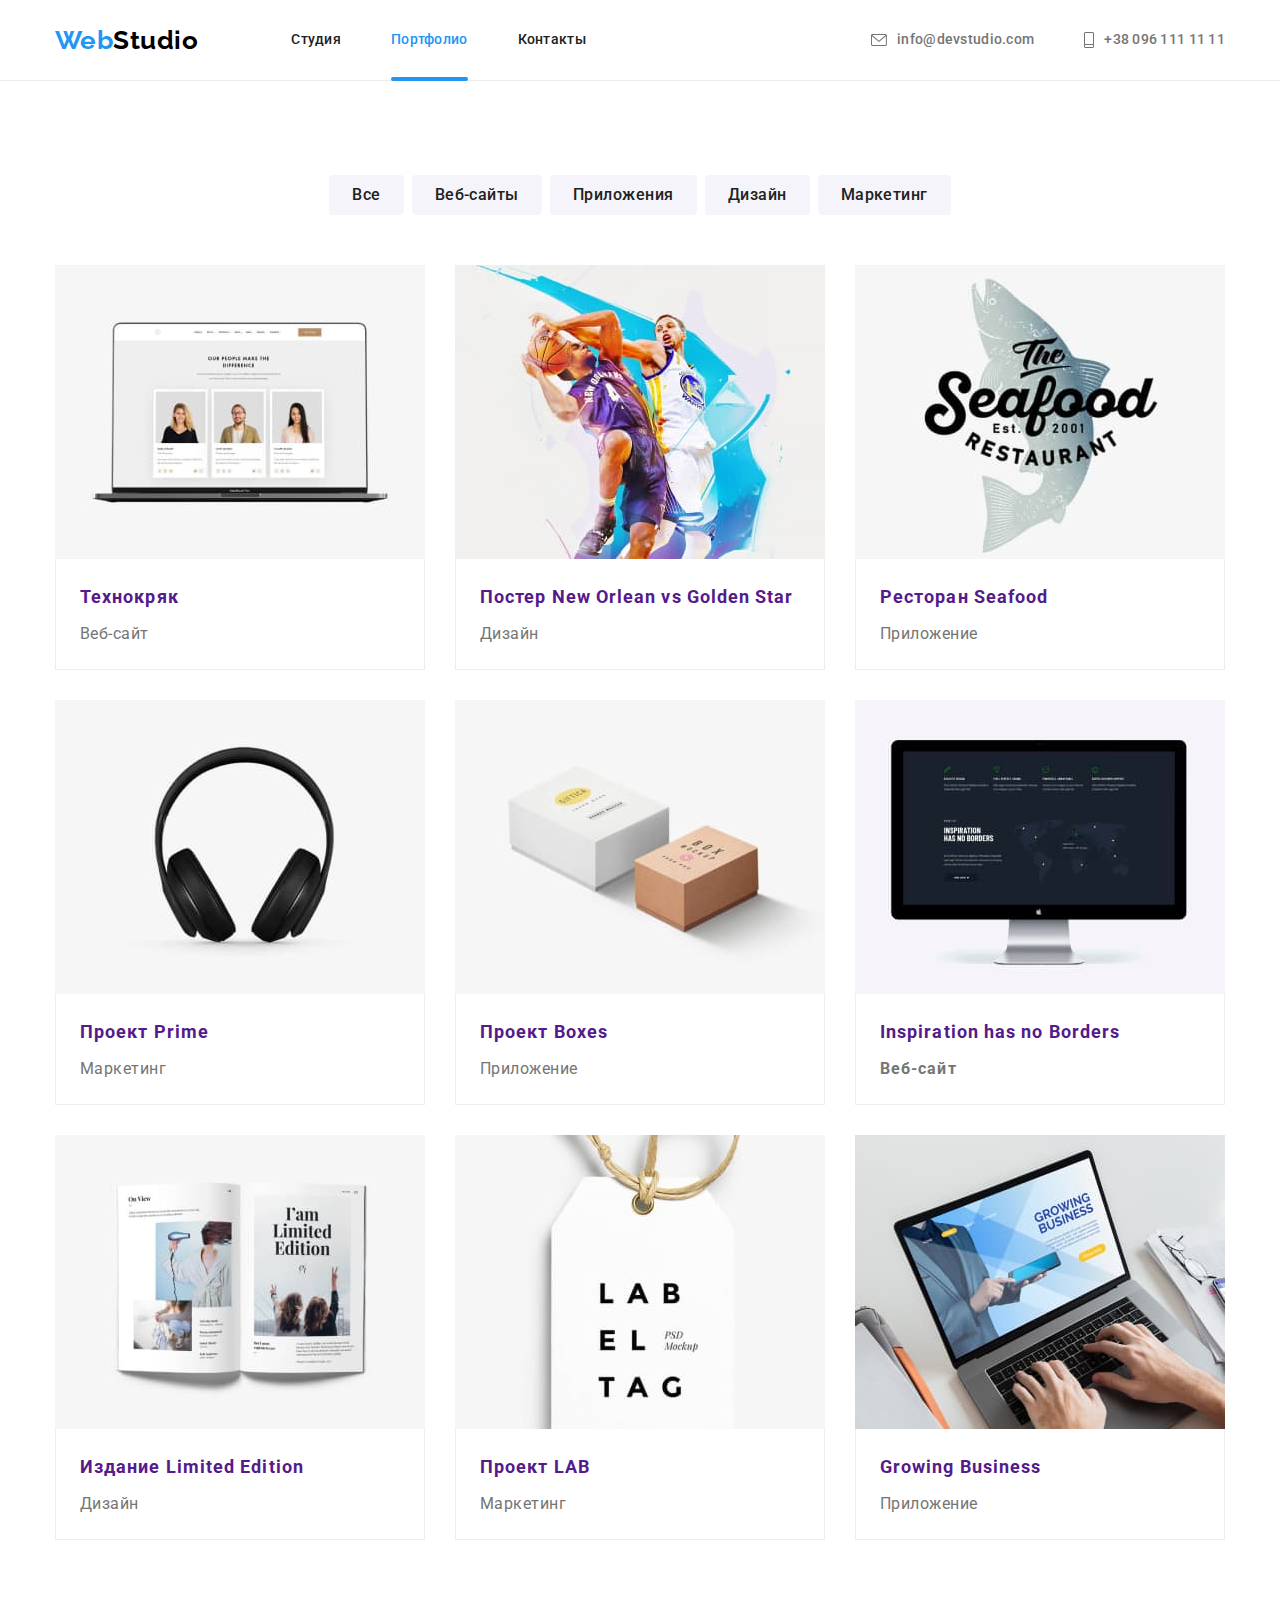
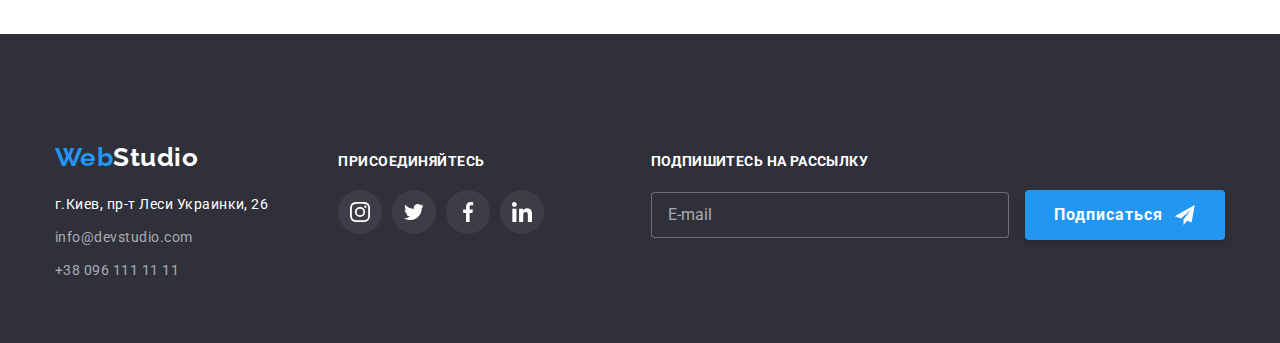
==== commit 116f2a27: "." ====
--- a/portfolio.html
+++ b/portfolio.html
@@ -123,19 +123,19 @@
               <a class="link portfolio__link" href="">
               <div class="portfolio-description">
                 <picture>
-                  <source srcset="./images/img1-370.jpg 1x, ./img/img1-370@2x.jpg 2x"
-                    media="(min-width: 1200px)"
-                  />
-                  <source
-                    srcset="./images/img/img1-354.jpg 1x, ./img/img1-354@2x.jpg 2x"
-                    media="(min-width: 768px)"
-                  />
-                  <source
-                    srcset="./images/img/img1-450.jpg 1x, ./img/img1-450@2x.jpg 2x"
-                    media="(max-width: 767px)"
-                  />
-                  <img
-                    class="cards-thumb__image"
+                  <source srcset="./images/img1-370.jpg 1x, ./images/img/img1-370@2x.jpg 2x"
+                    media="(min-width: 1200px)"
+                  />
+                  <source
+                    srcset="./images/img/img1-354.jpg 1x, ./images/img/img1-354@2x.jpg 2x"
+                    media="(min-width: 768px)"
+                  />
+                  <source
+                    srcset="./images/img/img1-450.jpg 1x, ./images/img/img1-450@2x.jpg 2x"
+                    media="(max-width: 767px)"
+                  />
+                  <img
+                    class="portfolio__image"
                     src="./images/img/img1-354.jpg"
                     alt="Технокряк"
                   />
@@ -153,15 +153,27 @@
             <li class="portfolio-item">
               <a class="link portfolio__link" href="">
               <div class="portfolio-description">
-                <img
-                  srcset="
-                    ./images/ball.jpg 1x,                   
-                    ./images/ball-2x.jpg 2x
-                  "
-                  src="./images/ball.jpg"
-                  alt="парни играют в баскетбол"
-                  width="450"
-                />
+                <picture>
+                  <source
+                    srcset="./images/img/img2-370.jpg 1x, ./images/img/img2-370@2x.jpg 2x"
+                    media="(min-width: 1200px)"
+                  />
+
+                  <source
+                    srcset="./images/img/img2-354.jpg 1x, ./images/img/img2-354@2x.jpg 2x"
+                    media="(min-width: 768px)"
+                  />
+                  <source
+                    srcset="./images/img/img2-450.jpg 1x, ./images/img/img2-450@2x.jpg 2x"
+                    media="(max-width: 767px)"
+                  />
+
+                  <img
+                    class="portfloio__image"
+                    src="./images/img/img2-354.jpg"
+                    alt="Постер New Orlean vs Golden Star"
+                  />
+                </picture>
                 <div class="portfolio-overlay">
                   <p class="portfolio-description-text">Технокряк это современная площадка распространения коронавируса. Компании используют эту платформу для цифрового шпионажа и атак на защищённые сервера конкурентов.</p>
                 </div>
@@ -178,15 +190,27 @@
             <li class="portfolio-item">
               <a class="link portfolio__link" href="">
               <div class="portfolio-description">
-                <img
-                  srcset="
-                    ./images/seafood.jpg 1x,                   
-                    ./images/seafood-2x.jpg 2x
-                  "
-                  src="./images/seafood.jpg"
-                  alt="ресторан морепродуктов"
-                  width="450"
-                />
+                <picture>
+                  <source
+                    srcset="./images/img/img3-370.jpg 1x, ./images/img/img3-370@2x.jpg 2x"
+                    media="(min-width: 1200px)"
+                  />
+                  <source
+                    srcset="./images/img/img3-354.jpg 1x, ./images/img/img3-354@2x.jpg 2x"
+                    media="(min-width: 768px)"
+                  />
+
+                  <source
+                    srcset="./images/img/img3-450.jpg 1x, ./images/img/img3-450@2x.jpg 2x"
+                    media="(max-width: 767px)"
+                  />
+
+                  <img
+                    class="portfolio__image"
+                    src="./images/img/img3-354.jpg"
+                    alt="Ресторан Seafood"
+                  />
+                </picture>
                 <div class="portfolio-overlay">
 
                   <p class="portfolio-description-text">Технокряк это современная площадка распространения коронавируса. Компании используют эту платформу для цифрового шпионажа и атак на защищённые сервера конкурентов.</p>
@@ -202,15 +226,25 @@
             <li class="portfolio-item">
               <a class="link portfolio__link" href="">
               <div class="portfolio-description">
-                <img
-                  srcset="
-                    ./images/headphone.jpg 1x,                   
-                    ./images/headphone-2x.jpg 2x
-                  "
-                  src="./images/headphone.jpg"
-                  alt="наушники"
-                  width="450"
-                />
+                <picture>
+                  <source
+                    srcset="./images/img/img4-370.jpg 1x, ./images/img/img4-370@2x.jpg 2x"
+                    media="(min-width: 1200px)"
+                  />
+                  <source
+                    srcset="./images/img/img4-354.jpg 1x, ./images/img/img4-354@2x.jpg 2x"
+                    media="(min-width: 768px)"
+                  />
+                  <source
+                    srcset="./images/img/img4-450.jpg 1x, ./images/img/img4-450@2x.jpg 2x"
+                    media="(max-width: 767px)"
+                  />
+                  <img
+                    class="portfolio__image"
+                    src="./images/img/img4-354.jpg"
+                    alt="Проект Prime"
+                  />
+                </picture>
                 <div class="portfolio-overlay">
                   <p class="portfolio-description-text">Технокряк это современная площадка распространения коронавируса. Компании используют эту платформу для цифрового шпионажа и атак на защищённые сервера конкурентов.</p>
                 </div>
@@ -225,15 +259,25 @@
             <li class="portfolio-item">
               <a class="link portfolio__link" href="">
               <div class="portfolio-description">
-                <img
-                  srcset="
-                    ./images/2-box.jpg 1x,                   
-                    ./images/2-box-2x.jpg 2x
-                  "
-                  src="./images/2-box.jpg"
-                  alt="две коробки"
-                  width="450"
-                />
+                <picture>
+                  <source
+                    srcset="./images/img/img5-370.jpg 1x, ./images/img/img5-370@2x.jpg 2x"
+                    media="(min-width: 1200px)"
+                  />
+                  <source
+                    srcset="./images/img/img5-354.jpg 1x, ./images/img/img5-354@2x.jpg 2x"
+                    media="(min-width: 768px)"
+                  />
+                  <source
+                    srcset="./images/img/img5-450.jpg 1x, ./images/img/img5-450@2x.jpg 2x"
+                    media="(max-width: 767px)"
+                  />
+                  <img
+                    class="portfolio__image"
+                    src="./images/img/img5-354.jpg"
+                    alt="Проект Boxes"
+                  />
+                </picture>
                 <div class="portfolio-overlay">
                   <p class="portfolio-description-text">Технокряк это современная площадка распространения коронавируса. Компании используют эту платформу для цифрового шпионажа и атак на защищённые сервера конкурентов.</p>
                 </div>
@@ -248,15 +292,25 @@
             <li class="portfolio-item">
               <a class="link portfolio__link" href="">
               <div class="portfolio-description">
-                <img
-                  srcset="
-                    ./images/screen.jpg 1x,                   
-                    ./images/screen-2x.jpg 2x
-                  "
-                  src="./images/screen.jpg"
-                  alt="экран"
-                  width="450"
-                />
+                <picture>
+                  <source
+                    srcset="./images/img/img6-370.jpg 1x, ./images/img/img6-370@2x.jpg 2x"
+                    media="(min-width: 1200px)"
+                  />
+                  <source
+                    srcset="./images/img/img6-354.jpg 1x, ./images/img/img6-354@2x.jpg 2x"
+                    media="(min-width: 768px)"
+                  />
+                  <source
+                    srcset="./images/img/img5-450.jpg 1x, ./images/img/img5-450@2x.jpg 2x"
+                    media="(max-width: 767px)"
+                  />
+                  <img
+                    class="portfolio__image"
+                    src="./images/img/img6-354.jpg"
+                    alt="Inspiration has no Borders"
+                  />
+                </picture>
                 <div class="portfolio-overlay">
                   <p class="portfolio-description-text">Технокряк это современная площадка распространения коронавируса. Компании используют эту платформу для цифрового шпионажа и атак на защищённые сервера конкурентов.</p>
                 </div>
@@ -271,15 +325,25 @@
             <li class="portfolio-item">
               <a class="link portfolio__link" href="">
               <div class="portfolio-description">
-                <img
-                  srcset="
-                    ./images/book.jpg 1x,                   
-                    ./images/book-2x.jpg 2x
-                  "
-                  src="./images/book.jpg"
-                  alt="книга"
-                  width="450"
-                />
+                <picture>
+                  <source
+                    srcset="./images/img/img7-370.jpg 1x, ./images/img/img7-370@2x.jpg 2x"
+                    media="(min-width: 1200px)"
+                  />
+                  <source
+                    srcset="./images/img/img7-354.jpg 1x, ./images/img/img7-354@2x.jpg 2x"
+                    media="(min-width: 768px)"
+                  />
+                  <source
+                    srcset="./images/img/img7-450.jpg 1x, ./images/img/img7-450@2x.jpg 2x"
+                    media="(max-width: 767px)"
+                  />
+                  <img
+                    class="portfolio__image"
+                    src="./images/img/img7-354.jpg"
+                    alt="Издание Limited Edition"
+                  />
+                </picture>
                 <div class="portfolio-overlay">
                   <p class="portfolio-description-text">Технокряк это современная площадка распространения коронавируса. Компании используют эту платформу для цифрового шпионажа и атак на защищённые сервера конкурентов.</p>
                 </div>
@@ -294,15 +358,25 @@
             <li class="portfolio-item">
               <a class="link portfolio__link" href="">
               <div class="portfolio-description">
-                <img
-                  srcset="
-                    ./images/label.jpg 1x,                   
-                    ./images/label-2x.jpg 2x
-                  "
-                  src="./images/label.jpg"
-                  alt="бирка для чемодана"
-                  width="450"
-                />
+                <picture>
+                  <source
+                    srcset="./images/img/img8-370.jpg 1x, ./images/img/img8-370@2x.jpg 2x"
+                    media="(min-width: 1200px)"
+                  />
+                  <source
+                    srcset="./images/img/img8-354.jpg 1x, ./images/img/img8-354@2x.jpg 2x"
+                    media="(min-width: 768px)"
+                  />
+                  <source
+                    srcset="./images/img/img8-450.jpg 1x, ./images/img/img8-450@2x.jpg 2x"
+                    media="(max-width: 767px)"
+                  />
+                  <img
+                    class="portfolio__image"
+                    src="./images/img/img8-354.jpg"
+                    alt="Проект LAB"
+                  />
+                </picture>
                 <div class="portfolio-overlay">
                   <p class="portfolio-description-text">Технокряк это современная площадка распространения коронавируса. Компании используют эту платформу для цифрового шпионажа и атак на защищённые сервера конкурентов.</p>
                 </div>
@@ -317,15 +391,25 @@
             <li class="portfolio-item border">
               <a class="link portfolio__link" href="">
               <div class="portfolio-description">
-                <img
-                  srcset="
-                    ./images/leptop.jpg 1x,                   
-                    ./images/leptop-2x.jpg 2x
-                  "
-                  src="./images/leptop.jpg"
-                  alt="ноутбук"
-                  width="450"
-                />
+                <picture>
+                  <source
+                    srcset="./images/img/img9-370.jpg 1x, ./images/img/img9-370@2x.jpg 2x"
+                    media="(min-width: 1200px)"
+                  />
+                  <source
+                    srcset="./images/img/img9-354.jpg 1x, ./images/img/img9-354@2x.jpg 2x"
+                    media="(min-width: 768px)"
+                  />
+                  <source
+                    srcset="./img/img9-450.jpg 1x, ./images/img/img9-450@2x.jpg 2x"
+                    media="(max-width: 767px)"
+                  />
+                  <img
+                    class="portfolio__image"
+                    src="./images/img/img9-354.jpg"
+                    alt="Growing Business"
+                  />
+                </picture>
                 <div class="portfolio-overlay">
                   <p class="portfolio-description-text">Технокряк это современная площадка распространения коронавируса. Компании используют эту платформу для цифрового шпионажа и атак на защищённые сервера конкурентов.</p>
                 </div>
